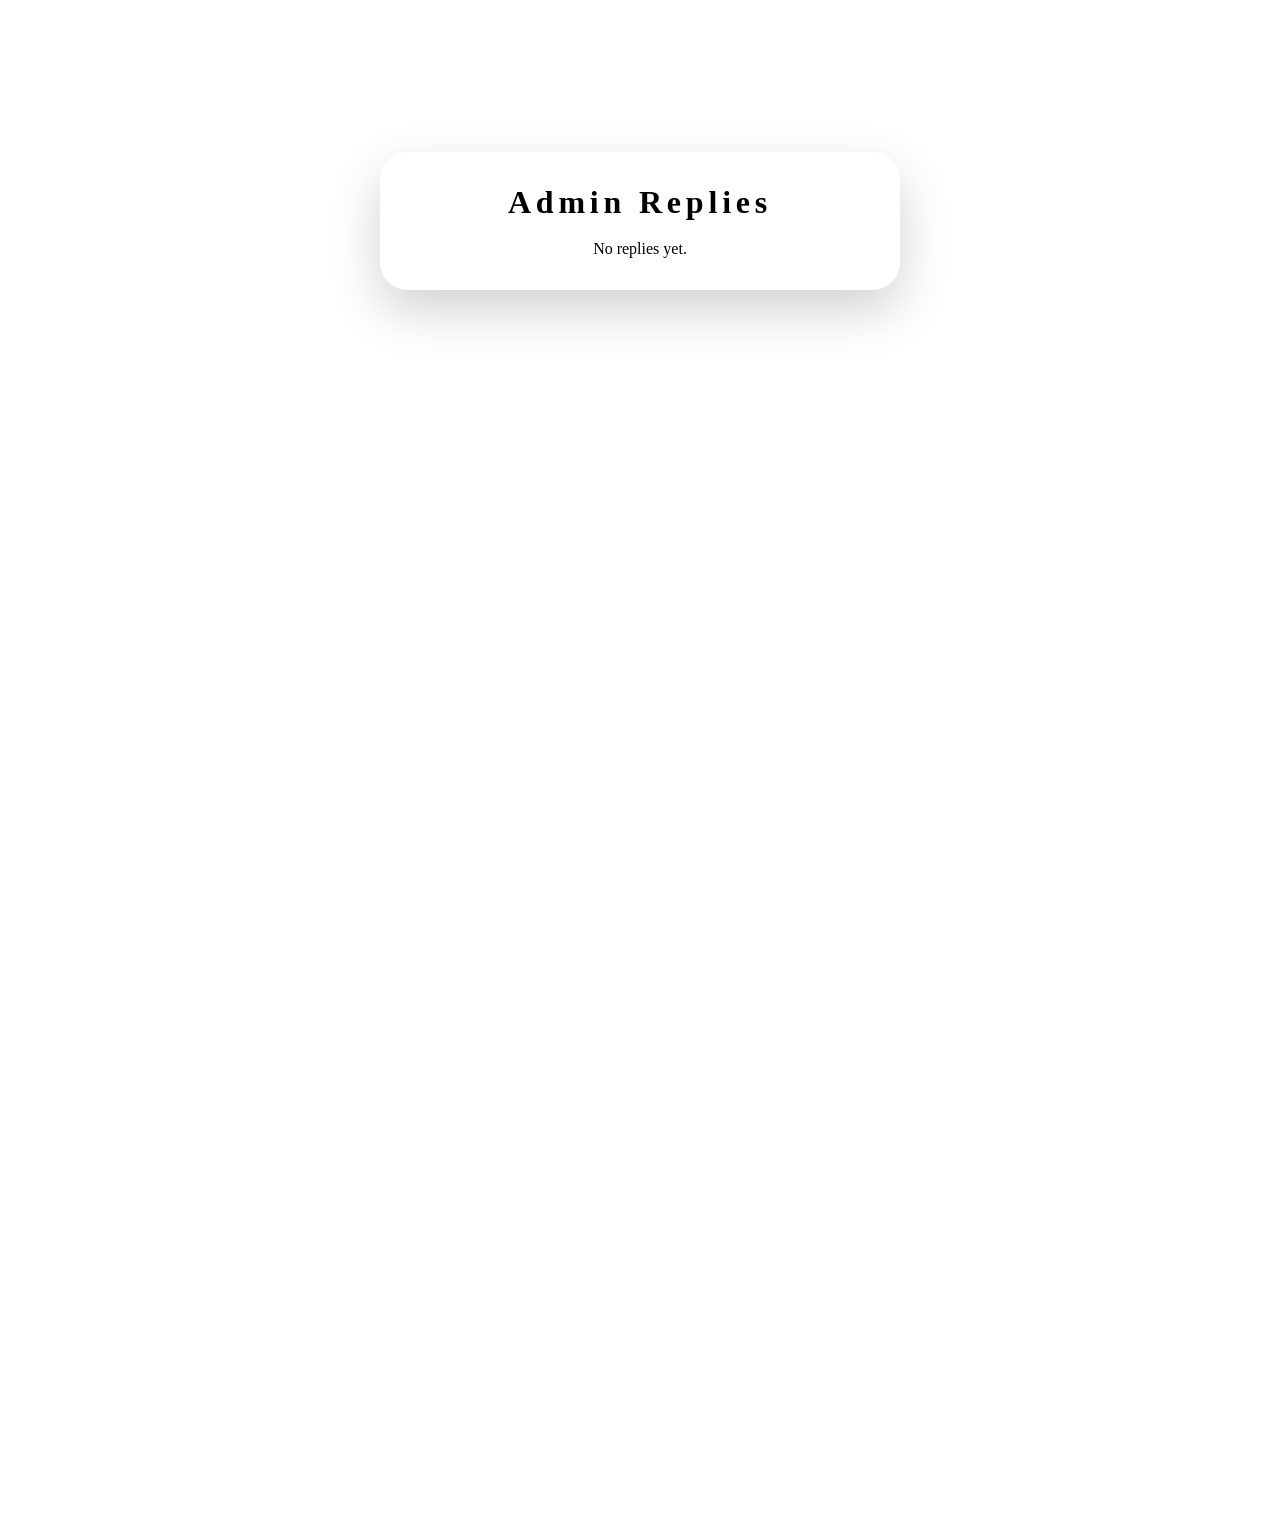
==== admin.html @ b9246a44 "Add files via upload" ====
<!DOCTYPE html>
<html lang="en">
<head>
    <meta charset="UTF-8">
    <meta name="viewport" content="width=device-width, initial-scale=1.0">
    <title>Admin - Replies</title>
    <link rel="stylesheet" href="style.css">
    <style>
        .admin-card {
            width: min(92vw, 520px);
            margin: 5rem auto 3rem;
            padding: 2rem;
            background: rgba(255,255,255,0.96);
            border-radius: 28px;
            box-shadow: 0 20px 50px rgba(0,0,0,0.18);
            text-align: center;
        }
        .admin-card h1 {
            margin-bottom: 1.2rem;
            font-family: 'Georgia', serif;
            font-size: 2rem;
            letter-spacing: 0.15em;
        }
        .admin-list {
            display: grid;
            gap: 1rem;
        }
        .reply-card {
            padding: 1.3rem 1.4rem;
            border-radius: 24px;
            background: rgba(255,255,255,0.92);
            box-shadow: 0 14px 30px rgba(0,0,0,0.12);
            text-align: left;
        }
        .reply-card strong {
            display: block;
            margin-bottom: 0.35rem;
            letter-spacing: 0.14em;
            text-transform: uppercase;
            color: #513233;
        }
        .reply-card div {
            margin-bottom: 0.85rem;
            font-family: 'Georgia', serif;
            color: #382626;
            line-height: 1.6;
        }
    </style>
</head>
<body class="invite-page">
    <div class="invite-container">
        <div class="admin-card">
            <h1>Admin Replies</h1>
            <div id="admin-replies" class="admin-list">
                <p>Loading replies…</p>
            </div>
        </div>
    </div>
    <script src="config.js"></script>
    <script>
        async function loadReplies() {
            const listElement = document.getElementById('admin-replies');
            try {
                let replies = [];
                const hasUrl = typeof GOOGLE_SCRIPT_URL !== 'undefined' && 
                                GOOGLE_SCRIPT_URL && 
                                GOOGLE_SCRIPT_URL !== 'YOUR_GOOGLE_SCRIPT_WEB_APP_URL';

                if (!hasUrl) {
                    console.warn('Google Sheets URL not configured. Loading replies from local storage.');
                    replies = JSON.parse(localStorage.getItem('wedding_replies') || '[]');
                } else {
                    const response = await fetch(GOOGLE_SCRIPT_URL);
                    if (!response.ok) {
                        throw new Error('Failed to load replies');
                    }
                    replies = await response.json();
                }

                if (!Array.isArray(replies) || replies.length === 0) {
                    listElement.innerHTML = '<p>No replies yet.</p>';
                    return;
                }
                listElement.innerHTML = replies.map(reply => `
                    <div class="reply-card">
                        <strong>Name</strong>
                        <div>${reply.name || '—'}</div>
                        <strong>Response</strong>
                        <div>${reply.response || '—'}</div>
                        <strong>Submitted</strong>
                        <div>${reply.submittedAt ? new Date(reply.submittedAt).toLocaleString() : '—'}</div>
                    </div>
                `).join('');
            } catch (error) {
                console.error(error);
                listElement.innerHTML = '<p>Unable to load responses right now.</p>';
            }
        }

        document.addEventListener('DOMContentLoaded', loadReplies);
    </script>
</body>
</html>
---- style.css ----
* {
    margin: 0;
    padding: 0;
    box-sizing: border-box;
}

body {
    font-family: 'Georgia', serif;
    overflow-x: hidden;
    background: #f7f4ec;
    background-image:
        radial-gradient(circle at 20% 15%, rgba(255,255,255,0.92), transparent 12%),
        radial-gradient(circle at 80% 10%, rgba(255,255,255,0.85), transparent 10%),
        radial-gradient(circle at 50% 55%, rgba(255,255,255,0.7), transparent 18%),
        linear-gradient(180deg, rgba(255,255,255,0.8), rgba(245,240,230,0.95) 30%, rgba(240,235,220,0.95) 100%);
    background-blend-mode: overlay, overlay, screen, normal;
}

.container {
    width: 100%;
    min-height: 100vh;
    display: flex;
    align-items: center;
    justify-content: center;
}

/* Envelope wrapper */
.envelope-wrapper {
    width: 100%;
    height: 100vh;
    position: relative;
    background: url('images/2bmapex8m9rmw0cyp3pt8yf3sr_result_0.png') center/cover no-repeat;
    box-shadow: inset 0 0 0 1px rgba(255,255,255,0.15), 0 25px 80px rgba(0,0,0,0.18);
    opacity: 0;
    transition: opacity 0.8s ease;
}

body.bg-loaded .envelope-wrapper {
    opacity: 1;
}

.invitation-text {
    position: absolute;
    top: 10rem;
    left: 50%;
    transform: translateX(-50%);
    text-align: center;
    color: #f7ece6;
    text-shadow: 0 2px 12px rgba(0, 0, 0, 0.45);
    padding: 0 1rem;
}

.invitation-text .subtitle {
    font-family: 'Georgia', serif;
    font-size: 1rem;
    letter-spacing: 0.35em;
    text-transform: uppercase;
    margin-bottom: 0.75rem;
    opacity: 0;
    transform: translateY(12px);
    animation: fadeUp 1.2s ease-out forwards;
    animation-play-state: paused;
}

body.bg-loaded .invitation-text .subtitle {
    animation-play-state: running;
}

.invitation-text h1 {
    font-family: 'Allura', 'Great Vibes', 'Palace Script MT', 'Brush Script MT', cursive;
    font-size: clamp(3.2rem, 6vw, 5.2rem);
    line-height: 0.8;
    margin: 0;
    letter-spacing: 0.04em;
    opacity: 0;
    transform: translateY(20px) scale(0.95);
    text-shadow: 0 2px 14px rgba(0, 0, 0, 0.38);
    font-weight: 400;
    animation: popIn 1.4s ease-out forwards 0.5s, glow 4s ease-in-out infinite 2s;
    animation-fill-mode: forwards;
    animation-play-state: paused;
}

body.bg-loaded .invitation-text h1 {
    animation-play-state: running;
}

/* Centered action below the flower (upgraded animations) */
.center-action {
    position: absolute;
    top: 87%;
    left: 50%;
    transform: translate(-50%, -50%);
    text-align: center;
    color: #f7ece6;
    opacity: 0;
    pointer-events: auto;
    animation: fadeIn 1s cubic-bezier(.2,.8,.2,1) 0.9s forwards;
    will-change: opacity, transform;
    animation-play-state: paused;
}

body.bg-loaded .center-action {
    animation-play-state: running;
}

.center-action-inner {
    display: inline-block;
    padding: 0.6rem 1.2rem;
    border-radius: 8px;
    background: rgba(0,0,0,0.06);
    backdrop-filter: blur(2px);
    transform: translateY(0);
    animation: float 4s cubic-bezier(.25,.8,.25,1) 1.6s infinite;
    transition: transform 280ms cubic-bezier(.2,.8,.2,1), box-shadow 280ms ease;
    position: relative;
    overflow: hidden;
    will-change: transform;
    cursor: pointer;
}

.center-action-inner::after {
    content: "";
    position: absolute;
    top: -40%;
    left: -30%;
    width: 60%;
    height: 180%;
    background: linear-gradient(120deg, rgba(255,255,255,0) 0%, rgba(255,255,255,0.12) 50%, rgba(255,255,255,0) 100%);
    transform: skewX(-20deg) translateX(-100%);
    pointer-events: none;
    filter: blur(6px);
    animation: sheen 3.2s ease-in-out 2s infinite;
    opacity: 0.9;
}

.center-action p {
    margin: 0;
    font-family: 'Georgia', serif;
    font-size: 1.05rem;
    letter-spacing: 0.35em;
    text-transform: uppercase;
    color: #f7ece6;
    text-shadow: 0 1px 4px rgba(0,0,0,0.45);
}

.center-action-inner:hover {
    transform: translateY(-6px) scale(1.03);
    box-shadow: 0 16px 34px rgba(0,0,0,0.45);
}

@keyframes fadeIn {
    from { opacity: 0; transform: translate(-50%, -50%) translateY(12px) scale(0.995); }
    to { opacity: 1; transform: translate(-50%, -50%) translateY(0) scale(1); }
}

@keyframes float {
    0% { transform: translateY(0) translateZ(0); }
    30% { transform: translateY(-4px) translateZ(0); }
    60% { transform: translateY(3px) translateZ(0); }
    100% { transform: translateY(0) translateZ(0); }
}

@keyframes sheen {
    0% { transform: skewX(-20deg) translateX(-120%); opacity: 0; }
    10% { opacity: 0; }
    45% { transform: skewX(-20deg) translateX(120%); opacity: 0.9; }
    100% { transform: skewX(-20deg) translateX(120%); opacity: 0; }
}

@keyframes fadeUp {
    to {
        opacity: 1;
        transform: translateY(0);
    }
}

@keyframes popIn {
    0% {
        opacity: 0;
        transform: translateY(20px) scale(0.95);
    }
    60% {
        opacity: 1;
        transform: translateY(-6px) scale(1.02);
    }
    100% {
        opacity: 1;
        transform: translateY(0) scale(1);
    }
}

@keyframes glow {
    0% {
        text-shadow: 0 2px 12px rgba(0, 0, 0, 0.45), 0 0 10px rgba(255, 255, 255, 0.08);
    }
    50% {
        text-shadow: 0 2px 16px rgba(0, 0, 0, 0.45), 0 0 18px rgba(255, 255, 255, 0.16);
    }
    100% {
        text-shadow: 0 2px 12px rgba(0, 0, 0, 0.45), 0 0 10px rgba(255, 255, 255, 0.08);
    }
}

/* Responsive design */
@media (max-width: 768px) {
    .envelope-wrapper {
        height: 100vh;
        width: 100%;
    }

    /* Make invitation text take more horizontal space on tablets */
    .invitation-text {
        top: 10rem;
        width: 90vw;
        left: 50%;
        transform: translateX(-50%);
        padding: 0 4vw;
    }

    .invitation-text h1 {
        font-size: clamp(3rem, 8.5vw, 5.2rem);
        line-height: 0.95;
    }
}

@media (max-width: 480px) {
    .envelope-wrapper {
        height: 100vh;
        width: 100%;
    }

    /* Full-width centered layout for narrow mobile screens */
    .invitation-text {
        position: absolute;
        top: 22vh;
        left: 50%;
        transform: translateX(-50%);
        width: 96vw;
        padding: 0 2vw;
        text-align: center;
    }

    .invitation-text .subtitle {
        font-size: 0.95rem;
        letter-spacing: 0.3em;
        margin-bottom: 0.5rem;
        transform: translateY(8px);
    }

    .invitation-text h1 {
        font-size: 11.5vw;
        line-height: 1;
        letter-spacing: 0.02em;
        margin: 0;
    }

    .center-action {
        top: 85%;
    }
}

/* Desktop-only overlay: encourage mobile viewing */
.desktop-overlay {
    display: none;
}

.desktop-blocked .container,
.desktop-blocked .invite-container {
    filter: blur(6px) saturate(0.9);
    pointer-events: none;
    user-select: none;
}

.desktop-blocked .reply-modal-overlay {
    display: none !important;
}

.desktop-blocked .desktop-overlay {
    display: flex !important;
    pointer-events: auto;
}

@media (min-width: 769px) {
    .container {
        filter: blur(6px) saturate(0.9);
        pointer-events: none;
        user-select: none;
    }

    .desktop-overlay {
        display: flex;
        position: fixed;
        inset: 0;
        align-items: center;
        justify-content: center;
        background: rgba(4,2,2,0.72);
        z-index: 9999;
        backdrop-filter: blur(2px);
    }

    .desktop-overlay-inner {
        color: #f7ece6;
        font-family: 'Georgia', serif;
        font-size: 1.4rem;
        letter-spacing: 0.25em;
        text-transform: uppercase;
        text-align: center;
        padding: 1.25rem 1.75rem;
        border-radius: 10px;
        background: rgba(0,0,0,0.18);
        box-shadow: 0 18px 50px rgba(0,0,0,0.6);
        transform: translateY(8px) scale(0.995);
        opacity: 0;
        animation: overlayIn 0.9s cubic-bezier(.2,.8,.2,1) 0.2s forwards;
    }

    .desktop-overlay-inner p { margin: 0; }

    @keyframes overlayIn {
        to { transform: translateY(0) scale(1); opacity: 1; }
    }
}

@keyframes pageReveal {
    from { opacity: 0; transform: translateY(18px); }
    to { opacity: 1; transform: translateY(0); }
}

@keyframes containerFade {
    from { opacity: 0; transform: translateY(16px); }
    to { opacity: 1; transform: translateY(0); }
}

@keyframes overlayFade {
    from { opacity: 0; transform: translate(-50%, 18px); }
    to { opacity: 1; transform: translate(-50%, 0); }
}

@keyframes detailFade {
    from { opacity: 0; transform: translateY(8px); }
    to { opacity: 1; transform: translateY(0); }
}

@keyframes titleGlow {
    0%, 100% { text-shadow: 0 1px 4px rgba(0,0,0,0.08); color: #4b2f35; }
    50% { text-shadow: 0 1px 16px rgba(255,255,255,0.32); color: #5e3d42; }
}

@keyframes imageFloat {
    0%, 100% { transform: translateY(0) scale(1); }
    50% { transform: translateY(-10px) scale(1.01); }
}

@keyframes countdownFade {
    from { opacity: 0; transform: translateY(10px); }
    to { opacity: 1; transform: translateY(0); }
}

@keyframes footerFloat {
    0%, 100% { transform: translateY(0); }
    50% { transform: translateY(-6px); }
}

@keyframes captionPulse {
    0%, 100% { transform: translate(-50%, -50%) scale(1); opacity: 1; }
    50% { transform: translate(-50%, -50%) scale(1.03); opacity: 0.92; }
}

/* Invitation destination page styles */
.invite-page {
    min-height: 170vh;
    display: flex;
    align-items: flex-start;
    justify-content: center;
    padding-top: 4.5rem;
    background: url('images/olga-thelavart-vS3idIiYxX0-unsplash.jpg') center/cover no-repeat;
    animation: pageReveal 1.1s ease-out forwards;
}

.invite-container {
    width: min(92vw, 560px);
    padding: 0;
    display: flex;
    flex-direction: column;
    align-items: center;
    justify-content: flex-start;
    background: transparent;
    box-shadow: none;
    border: none;
    border-radius: 0;
    background-image: none;
    opacity: 0;
    animation: containerFade 1s ease-out 0.25s forwards;
    transition: filter 0.4s ease, transform 0.4s ease;
}

.invite-image-wrapper {
    position: relative;
    width: 100%;
    display: flex;
    align-items: center;
    justify-content: center;
}

.invite-copy-overlay {
    position: absolute;
    top: 90%;
    left: 50%;
    transform: translateX(-50%);
    display: flex;
    flex-direction: column;
    align-items: center;
    justify-content: center;
    padding: 0;
    color: #422c30;
    text-align: center;
    max-width: 100%;
    width: auto;
    white-space: nowrap;
    opacity: 0;
    animation: overlayFade 1.2s ease-out 0.5s forwards;
}

.invite-copy-title {
    animation: titleGlow 4s ease-in-out infinite 1.2s;
}

.invite-copy-details p {
    opacity: 0;
    animation: detailFade 1s ease-out 1.4s forwards;
}

.invite-footer-image-wrapper {
    position: relative;
    display: flex;
    justify-content: center;
    margin-top: 1rem;
}

.invite-footer-caption {
    position: absolute;
    top: 75%;
    left: 50%;
    transform: translate(-50%, -50%);
    padding: 0.25rem 0.8rem;
    border-radius: 999px;
    background: rgba(255, 255, 255, 0.06);
    color: #f7ece6;
    font-family: 'Georgia', serif;
    font-size: clamp(0.65rem, 1.6vw, 0.8rem);
    letter-spacing: 0.18em;
    text-transform: uppercase;
    text-align: center;
    z-index: 6;
    white-space: nowrap;
    border: 1px solid rgba(247, 236, 230, 0.25);
    cursor: pointer;
    backdrop-filter: blur(2px);
    transition: transform 0.4s cubic-bezier(0.175, 0.885, 0.32, 1.275), 
                background-color 0.3s ease, 
                border-color 0.3s ease, 
                letter-spacing 0.3s ease, 
                box-shadow 0.3s ease;
}

.invite-footer-caption:hover {
    transform: translate(-50%, -50%) scale(1.08);
    background-color: rgba(255, 255, 255, 0.16);
    border-color: rgba(247, 236, 230, 0.7);
    letter-spacing: 0.22em;
    box-shadow: 0 8px 20px rgba(0, 0, 0, 0.25);
}

.reply-modal-overlay {
    position: fixed;
    inset: 0;
    display: none;
    align-items: flex-end;
    justify-content: center;
    z-index: 9999;
}

.reply-modal-overlay.active {
    display: flex;
    animation: overlayFadeIn 0.35s ease forwards;
}

.reply-modal {
    position: relative;
    width: 100%;
    max-width: 480px;
    max-height: calc(100vh - 60px);
    padding: 2.6rem 1.6rem 2rem;
    border-radius: 28px 28px 0 0;
    background: rgba(255, 255, 255, 0.98);
    box-shadow: 0 -10px 40px rgba(0,0,0,0.15);
    text-align: center;
    color: #2f1e20;
    overflow-y: auto;
    scrollbar-width: thin;
    transform: translateY(100%);
}

.reply-modal::before {
    content: "";
    position: absolute;
    top: 10px;
    left: 50%;
    transform: translateX(-50%);
    width: 44px;
    height: 5px;
    background: rgba(78, 23, 27, 0.15);
    border-radius: 999px;
}

.reply-modal-overlay.active .reply-modal {
    animation: slideUpSheet 0.35s cubic-bezier(0.16, 1, 0.3, 1) forwards;
}

@keyframes overlayFadeIn {
    from {
        background: rgba(0, 0, 0, 0);
        backdrop-filter: blur(0px);
    }
    to {
        background: rgba(0, 0, 0, 0.45);
        backdrop-filter: blur(4px);
    }
}

@keyframes slideUpSheet {
    from {
        transform: translateY(100%);
    }
    to {
        transform: translateY(0);
    }
}

.reply-modal::-webkit-scrollbar {
    width: 8px;
}

.reply-modal::-webkit-scrollbar-thumb {
    background: rgba(78, 23, 27, 0.25);
    border-radius: 999px;
}

.reply-modal h2 {
    margin: 0 0 0.75rem;
    font-family: 'Georgia', serif;
    font-size: 1.2rem;
    letter-spacing: 0.14em;
    text-transform: uppercase;
}

.reply-modal p {
    margin: 0 0 1.2rem;
    font-family: 'Georgia', serif;
    font-size: 0.94rem;
    line-height: 1.5;
    color: rgba(47, 30, 33, 0.88);
}

.reply-success-message {
    margin: 0 0 1rem;
    padding: 1rem 1rem;
    border-radius: 18px;
    background: rgba(78, 23, 27, 0.08);
    color: #412a2c;
    font-family: 'Georgia', serif;
    font-size: 0.95rem;
    letter-spacing: 0.08em;
    text-transform: uppercase;
    text-align: center;
}

.reply-field-label {
    display: block;
    margin-bottom: 0.75rem;
    font-family: 'Georgia', serif;
    font-size: 0.8rem;
    letter-spacing: 0.24em;
    text-transform: uppercase;
    color: rgba(47, 30, 33, 0.8);
    text-align: left;
}

.reply-input,
.reply-textarea {
    width: 100%;
    border: 1px solid rgba(78, 23, 27, 0.24);
    border-radius: 18px;
    padding: 0.85rem 1rem;
    margin-top: 0.4rem;
    font-family: 'Georgia', serif;
    font-size: 0.9rem;
    color: #2f1e20;
    background: rgba(255, 255, 255, 0.96);
    resize: vertical;
}
.reply-toggle-container {
    display: flex;
    flex-direction: column;
    align-items: center;
    margin: 1.5rem 0;
    padding: 1.2rem;
    border-radius: 20px;
    background: rgba(78, 23, 27, 0.04);
    border: 1px dashed rgba(78, 23, 27, 0.15);
}

.toggle-title {
    font-family: 'Georgia', serif;
    font-size: 0.85rem;
    letter-spacing: 0.2em;
    text-transform: uppercase;
    color: rgba(47, 30, 33, 0.85);
    margin-bottom: 0.8rem;
}

.attendance-switch {
    position: relative;
    display: inline-block;
    width: 68px;
    height: 38px;
    margin-bottom: 0.6rem;
}

.attendance-switch input {
    opacity: 0;
    width: 0;
    height: 0;
}

.attendance-slider {
    position: absolute;
    cursor: pointer;
    inset: 0;
    background-color: #d1c3be;
    transition: .4s cubic-bezier(0.16, 1, 0.3, 1);
    border-radius: 34px;
    border: 1px solid rgba(78, 23, 27, 0.1);
}

.attendance-slider:before {
    position: absolute;
    content: "";
    height: 30px;
    width: 30px;
    left: 3px;
    bottom: 3px;
    background-color: white;
    transition: .4s cubic-bezier(0.16, 1, 0.3, 1);
    border-radius: 50%;
    box-shadow: 0 4px 10px rgba(78, 23, 27, 0.15);
}

.attendance-switch input:checked + .attendance-slider {
    background-color: #4e1721;
}

.attendance-switch input:checked + .attendance-slider:before {
    transform: translateX(30px);
}

.attendance-label {
    font-family: 'Georgia', serif;
    font-size: 0.95rem;
    font-weight: 500;
    color: #4e1721;
    transition: color 0.3s ease;
}

.attendance-label.not-attending {
    color: #8c7373;
}

.reply-modal-close,
.reply-modal-action {
    border: none;
    cursor: pointer;
    font-family: 'Georgia', serif;
}

.reply-modal-close {
    position: absolute;
    top: 1.1rem;
    right: 1.1rem;
    width: 2rem;
    height: 2rem;
    border-radius: 50%;
    background: rgba(78, 23, 27, 0.96);
    color: #f7ece6;
    font-size: 1.1rem;
    display: flex;
    align-items: center;
    justify-content: center;
}

.reply-modal-action {
    padding: 0.9rem 1.3rem;
    border-radius: 999px;
    background: #4e1721;
    color: #f7ece6;
    letter-spacing: 0.18em;
    text-transform: uppercase;
    box-shadow: 0 10px 22px rgba(78, 23, 27, 0.18);
}

body.modal-open .invite-container {
    filter: blur(5px) brightness(0.92);
    pointer-events: none;
}

body.modal-open .reply-modal-overlay {
    pointer-events: auto;
}

.invite-copy-label {
    margin: 0;
    font-family: 'Georgia', serif;
    font-size: 0.95rem;
    letter-spacing: 0.4em;
    text-transform: uppercase;
    color: rgba(55, 30, 35, 0.82);
}

.invite-copy-title {
    margin: 0;
    margin-top: 1.5rem;
    font-family: 'Allura', 'Great Vibes', 'Palace Script MT', cursive;
    font-size: clamp(3.6rem, 8vw, 5rem);
    line-height: 0.96;
    color: #4b2f35;
    text-align: center;
    letter-spacing: 0.015em;
    text-shadow: 0 1px 4px rgba(0, 0, 0, 0.08);
}

.invite-copy-details {
    display: flex;
    flex-direction: column;
    align-items: center;
    gap: 0.35rem;
    margin-top: 1rem;
}

.invite-copy-details p {
    margin: 0;
    font-family: 'Georgia', serif;
    font-size: 0.95rem;
    line-height: 1.5;
    color: rgba(55, 30, 35, 0.92);
    letter-spacing: 0.1em;
    text-transform: none;
}

.invite-countdown {
    display: flex;
    align-items: flex-start;
    justify-content: center;
    margin-top: 0.9rem;
    width: min(92%, 520px);
    gap: 0.8rem;
}

.countdown-item {
    display: flex;
    flex-direction: column;
    align-items: center;
    gap: 0.2rem;
    flex: none;
    min-width: 52px;
    opacity: 0;
    transform: translateY(12px) scale(0.96);
    animation: countdownItemFade 0.8s cubic-bezier(0.34, 1.56, 0.64, 1) forwards;
    transition: transform 0.3s cubic-bezier(0.16, 1, 0.3, 1);
}

.countdown-item:hover {
    transform: scale(1.08) translateY(-4px);
}

.countdown-item:nth-child(1) { animation-delay: 1.0s; }
.countdown-item:nth-child(2) { animation-delay: 1.1s; }
.countdown-item:nth-child(3) { animation-delay: 1.2s; }
.countdown-item:nth-child(4) { animation-delay: 1.3s; }

@keyframes countdownItemFade {
    to {
        opacity: 1;
        transform: translateY(0) scale(1);
    }
}

.countdown-number {
    position: relative;
    font-family: 'Georgia', serif;
    font-size: clamp(2.1rem, 6vw, 2.6rem);
    letter-spacing: 0.26em;
    color: #3f292d;
    line-height: 1;
}

.countdown-label {
    font-family: 'Georgia', serif;
    font-size: 0.58rem;
    letter-spacing: 0.64em;
    text-transform: uppercase;
    color: rgba(55, 30, 35, 0.72);
}

.countdown-item:not(:last-child) .countdown-number::after {
    content: ':';
    position: absolute;
    right: -1.5rem;
    top: 0.4rem;
    font-size: 1.5rem;
    color: #4b2f35;
}

.invite-image-wrapper {
    position: relative;
    width: 100%;
    display: flex;
    align-items: center;
    justify-content: center;
}

.invite-image-caption {
    position: absolute;
    top: 42%;
    left: 50%;
    transform: translate(-50%, -50%);
    padding: 0.5rem 1.2rem;
    border-radius: 999px;
    background: rgba(80, 28, 33, 0.9);
    color: #f5ece4;
    font-family: 'Georgia', serif;
    font-size: 1rem;
    letter-spacing: 0.24em;
    text-transform: uppercase;
    text-align: center;
    pointer-events: none;
    white-space: nowrap;
}

.invite-image {
    width: min(98vw, 720px);
    max-width: 100%;
    display: block;
    margin: 0 auto;
    filter: drop-shadow(0 24px 56px rgba(0,0,0,0.32));
    animation: imageFloat 12s ease-in-out infinite;
}
.invite-map-card {
    width: min(92vw, 430px);
    border-radius: 35px;
    background: rgba(78, 23, 27, 0.96);
    box-shadow: 0 20px 50px rgba(0,0,0,0.2);
    padding: 0.9rem;
    margin-top: 1rem;
    display: flex;
    justify-content: center;
}

.invite-map-embed-wrapper {
    display: flex;
    justify-content: center;
    width: 100%;
    padding: 0 0.25rem;
}

.invite-map-embed {
    width: 100%;
    max-width: 100%;
    height: 260px;
    border: none;
    border-radius: 22px;
}

.invite-footer-image-wrapper {
    display: flex;
    justify-content: center;
    margin-top: 1rem;
    animation: footerFloat 5.5s ease-in-out infinite 1s;
}

.invite-footer-caption {
    animation: captionPulse 3.5s ease-in-out infinite;
}

.invite-footer-image {
    width: min(95vw, 420px);
    max-width: 100%;
    display: block;
    margin: 0 auto;
    border-radius: 16px;
    overflow: hidden;
}

@media (max-width: 769px) {
    .invite-page {
        min-height: 150vh;
        padding-top: 2rem;
    }

    .invite-copy-overlay {
        top: 80%;
        max-width: 92vw;
        width: 100%;
        padding: 0 1rem;
        white-space: normal;
    }

    .invite-copy-title {
        font-size: clamp(2.8rem, 9vw, 4.5rem);
    }

    .invite-copy-details p {
        font-size: 0.92rem;
    }

    .invite-countdown {
        flex-wrap: wrap;
        gap: 0.6rem;
        width: 100%;
    }

    .countdown-item {
        min-width: 48px;
    }

    .countdown-item:not(:last-child) .countdown-number::after {
        right: -1rem;
    }

    .invite-map-embed {
        height: 220px;
    }
}

@media (max-width: 520px) {
    .invite-copy-overlay {
        top: 82%;
    }

    .invite-footer-caption {
        font-size: 0.68rem;
    }
}

@media (max-width: 380px) {
    .invite-page {
        min-height: 190vh;
        padding-top: 2rem;
    }
    
    .invite-copy-overlay {
        top: 82%;
    }

    .invite-footer-caption {
        font-size: 0.68rem;
    }
}

/* Splash Screen Styling */
.splash-screen {
    position: fixed;
    inset: 0;
    background: #4e1721;
    display: flex;
    align-items: center;
    justify-content: center;
    z-index: 10000;
    opacity: 1;
    transition: opacity 0.8s cubic-bezier(0.16, 1, 0.3, 1), visibility 0.8s;
}

body.bg-loaded .splash-screen {
    opacity: 0;
    visibility: hidden;
    pointer-events: none;
}

.splash-content {
    text-align: center;
    color: #f7ece6;
}

.splash-crest {
    font-family: 'Allura', 'Great Vibes', 'Palace Script MT', cursive;
    font-size: clamp(4rem, 15vw, 6.5rem);
    font-weight: 400;
    line-height: 1;
    margin-bottom: 0.5rem;
    color: #dfba81;
    text-shadow: 0 0 20px rgba(223, 186, 129, 0.35);
    opacity: 0;
    transform: scale(0.9) translateY(10px);
    animation: splashFadeIn 1.2s cubic-bezier(0.16, 1, 0.3, 1) 0.2s forwards,
               splashCrestGlow 3s ease-in-out infinite 1.4s;
}

.splash-subtitle {
    font-family: 'Georgia', serif;
    font-size: 0.85rem;
    letter-spacing: 0.4em;
    text-transform: uppercase;
    color: #f7ece6;
    opacity: 0;
    margin-top: 0.5rem;
    transform: translateY(8px);
    animation: splashSubtitleIn 1.2s ease-out 0.5s forwards;
}

.splash-loader {
    width: 120px;
    height: 2px;
    background: rgba(247, 236, 230, 0.15);
    margin: 2rem auto 0;
    border-radius: 999px;
    overflow: hidden;
    position: relative;
}

.splash-loader-progress {
    width: 0%;
    height: 100%;
    background: #dfba81;
    box-shadow: 0 0 8px #dfba81;
    animation: loadProgress 2s cubic-bezier(0.22, 1, 0.36, 1) forwards;
}

@keyframes splashFadeIn {
    to {
        opacity: 1;
        transform: scale(1) translateY(0);
    }
}

@keyframes splashSubtitleIn {
    to {
        opacity: 0.8;
        transform: translateY(0);
    }
}

@keyframes splashCrestGlow {
    0%, 100% { text-shadow: 0 0 20px rgba(223, 186, 129, 0.35); }
    50% { text-shadow: 0 0 35px rgba(223, 186, 129, 0.65); }
}

@keyframes loadProgress {
    0% { width: 0%; }
    40% { width: 35%; }
    70% { width: 75%; }
    100% { width: 100%; }
}
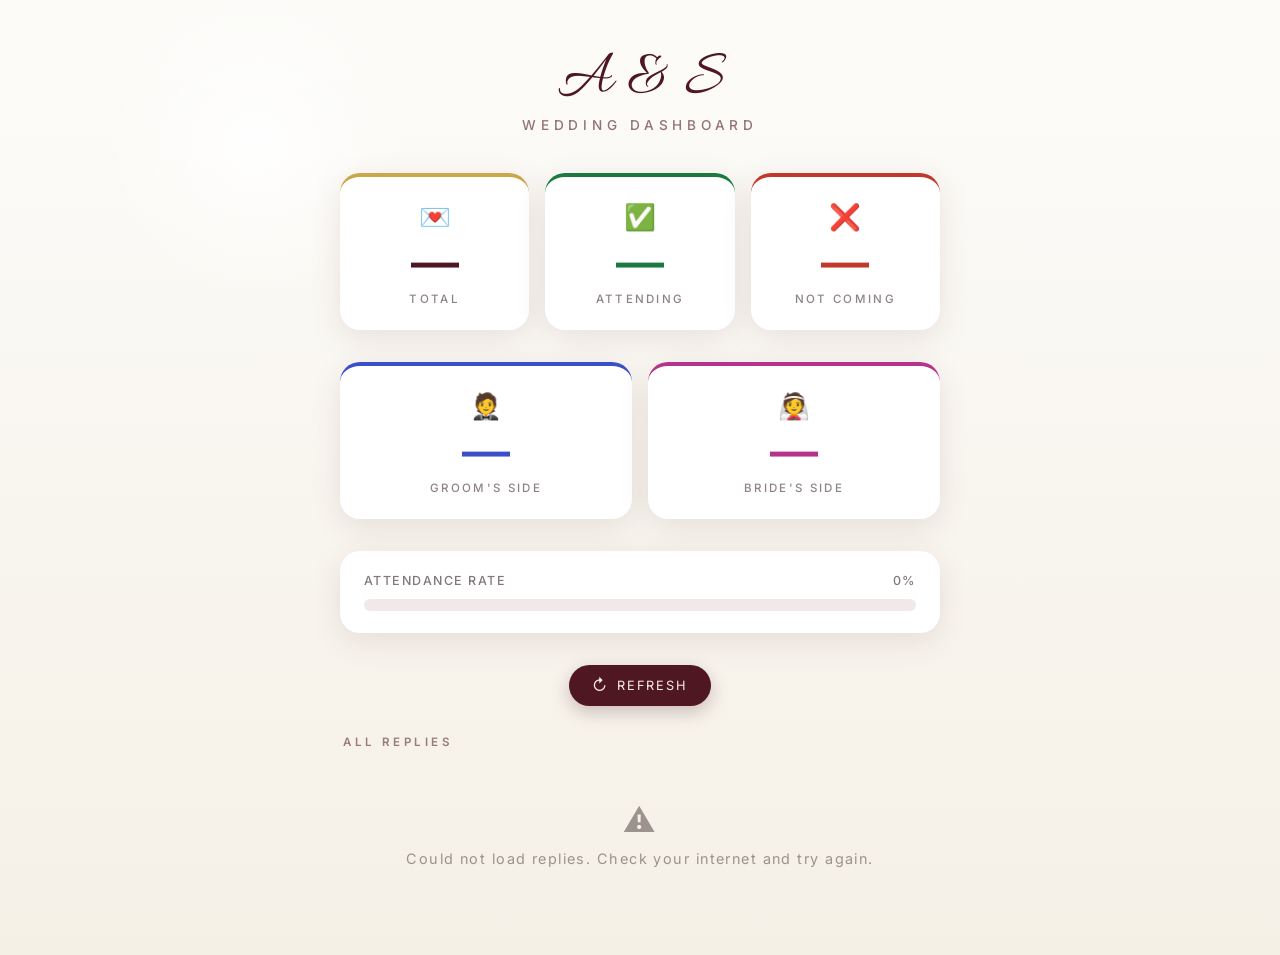
==== commit 1386657a: "update" ====
--- a/admin.html
+++ b/admin.html
@@ -1,103 +1,531 @@
-<!DOCTYPE html>
-<html lang="en">
-<head>
-    <meta charset="UTF-8">
-    <meta name="viewport" content="width=device-width, initial-scale=1.0">
-    <title>Admin - Replies</title>
-    <link rel="stylesheet" href="style.css">
-    <style>
-        .admin-card {
-            width: min(92vw, 520px);
-            margin: 5rem auto 3rem;
-            padding: 2rem;
-            background: rgba(255,255,255,0.96);
-            border-radius: 28px;
-            box-shadow: 0 20px 50px rgba(0,0,0,0.18);
-            text-align: center;
-        }
-        .admin-card h1 {
-            margin-bottom: 1.2rem;
-            font-family: 'Georgia', serif;
-            font-size: 2rem;
-            letter-spacing: 0.15em;
-        }
-        .admin-list {
-            display: grid;
-            gap: 1rem;
-        }
-        .reply-card {
-            padding: 1.3rem 1.4rem;
-            border-radius: 24px;
-            background: rgba(255,255,255,0.92);
-            box-shadow: 0 14px 30px rgba(0,0,0,0.12);
-            text-align: left;
-        }
-        .reply-card strong {
-            display: block;
-            margin-bottom: 0.35rem;
-            letter-spacing: 0.14em;
-            text-transform: uppercase;
-            color: #513233;
-        }
-        .reply-card div {
-            margin-bottom: 0.85rem;
-            font-family: 'Georgia', serif;
-            color: #382626;
-            line-height: 1.6;
-        }
-    </style>
-</head>
-<body class="invite-page">
-    <div class="invite-container">
-        <div class="admin-card">
-            <h1>Admin Replies</h1>
-            <div id="admin-replies" class="admin-list">
-                <p>Loading replies…</p>
-            </div>
-        </div>
-    </div>
-    <script src="config.js"></script>
-    <script>
-        async function loadReplies() {
-            const listElement = document.getElementById('admin-replies');
-            try {
-                let replies = [];
-                const hasUrl = typeof GOOGLE_SCRIPT_URL !== 'undefined' && 
-                                GOOGLE_SCRIPT_URL && 
-                                GOOGLE_SCRIPT_URL !== 'YOUR_GOOGLE_SCRIPT_WEB_APP_URL';
-
-                if (!hasUrl) {
-                    console.warn('Google Sheets URL not configured. Loading replies from local storage.');
-                    replies = JSON.parse(localStorage.getItem('wedding_replies') || '[]');
-                } else {
-                    const response = await fetch(GOOGLE_SCRIPT_URL);
-                    if (!response.ok) {
-                        throw new Error('Failed to load replies');
-                    }
-                    replies = await response.json();
-                }
-
-                if (!Array.isArray(replies) || replies.length === 0) {
-                    listElement.innerHTML = '<p>No replies yet.</p>';
-                    return;
-                }
-                listElement.innerHTML = replies.map(reply => `
-                    <div class="reply-card">
-                        <strong>Name</strong>
-                        <div>${reply.name || '—'}</div>
-                        <strong>Response</strong>
-                        <div>${reply.response || '—'}</div>
-                        <strong>Submitted</strong>
-                        <div>${reply.submittedAt ? new Date(reply.submittedAt).toLocaleString() : '—'}</div>
-                    </div>
-                `).join('');
-            } catch (error) {
-                console.error(error);
-                listElement.innerHTML = '<p>Unable to load responses right now.</p>';
-            }
-        }
-
-        document.addEventListener('DOMContentLoaded', loadReplies);
-    </script>
-</body>
-</html>
+<!DOCTYPE html>
+<html lang="en">
+<head>
+    <meta charset="UTF-8">
+    <meta name="viewport" content="width=device-width, initial-scale=1.0">
+    <meta name="theme-color" content="#4e1721">
+    <title>Admin — Ahmed &amp; Salma</title>
+    <link rel="preconnect" href="https://fonts.googleapis.com">
+    <link rel="preconnect" href="https://fonts.gstatic.com" crossorigin>
+    <link rel="stylesheet" href="https://fonts.googleapis.com/css2?family=Allura&family=Inter:wght@400;500;600&display=swap">
+    <style>
+        *, *::before, *::after {
+            margin: 0; padding: 0;
+            box-sizing: border-box;
+            -webkit-font-smoothing: antialiased;
+        }
+
+        :root {
+            --maroon:   #4e1721;
+            --maroon-l: #7a2c38;
+            --gold:     #c9a84c;
+            --cream:    #f7f4ec;
+            --yes-bg:   #eaf7ef;
+            --yes-clr:  #1a7a42;
+            --no-bg:    #fdecea;
+            --no-clr:   #c0392b;
+            --groom-bg: #eef2ff;
+            --groom-clr:#3b4fc8;
+            --bride-bg: #fdf0f8;
+            --bride-clr:#b5338a;
+            --card-bg:  #fff;
+            --shadow:   0 8px 32px rgba(78,23,33,0.10);
+        }
+
+        body {
+            font-family: 'Inter', 'Georgia', serif;
+            background: var(--cream);
+            background-image:
+                radial-gradient(circle at 20% 15%, rgba(255,255,255,0.9), transparent 12%),
+                linear-gradient(180deg, rgba(255,255,255,0.7), rgba(245,240,230,0.95) 100%);
+            min-height: 100vh;
+            padding: clamp(1.5rem, 5vw, 3rem) clamp(1rem, 4vw, 2rem);
+            color: #2f1e20;
+        }
+
+        /* ── Header ─────────────────────────────────────── */
+        .admin-header {
+            text-align: center;
+            margin-bottom: clamp(1.5rem, 4vw, 2.5rem);
+        }
+
+        .admin-header .crest {
+            font-family: 'Allura', cursive;
+            font-size: clamp(2.8rem, 10vw, 4rem);
+            color: var(--maroon);
+            line-height: 1;
+            margin-bottom: 0.3rem;
+        }
+
+        .admin-header h1 {
+            font-family: 'Inter', sans-serif;
+            font-size: clamp(0.7rem, 2.5vw, 0.85rem);
+            letter-spacing: 0.35em;
+            text-transform: uppercase;
+            color: rgba(78,23,33,0.6);
+            font-weight: 500;
+        }
+
+        /* ── Stat Cards ──────────────────────────────────── */
+        .stats-grid {
+            display: grid;
+            grid-template-columns: repeat(3, 1fr);
+            gap: clamp(0.6rem, 2vw, 1rem);
+            max-width: 600px;
+            margin: 0 auto clamp(1.5rem, 4vw, 2rem);
+        }
+
+        .stats-grid-sides {
+            display: grid;
+            grid-template-columns: repeat(2, 1fr);
+            gap: clamp(0.6rem, 2vw, 1rem);
+            max-width: 600px;
+            margin: 0 auto clamp(1.5rem, 4vw, 2rem);
+        }
+
+        .stat-card {
+            background: var(--card-bg);
+            border-radius: 20px;
+            padding: clamp(1rem, 3vw, 1.5rem) clamp(0.75rem, 2vw, 1rem);
+            text-align: center;
+            box-shadow: var(--shadow);
+            border-top: 4px solid transparent;
+            transition: transform 0.25s ease, box-shadow 0.25s ease;
+        }
+
+        .stat-card:hover {
+            transform: translateY(-4px);
+            box-shadow: 0 16px 40px rgba(78,23,33,0.15);
+        }
+
+        .stat-card.total  { border-color: var(--gold); }
+        .stat-card.yes    { border-color: var(--yes-clr); }
+        .stat-card.no     { border-color: var(--no-clr); }
+        .stat-card.groom  { border-color: var(--groom-clr); }
+        .stat-card.bride  { border-color: var(--bride-clr); }
+
+        .stat-number {
+            font-family: 'Inter', sans-serif;
+            font-size: clamp(2rem, 8vw, 3rem);
+            font-weight: 600;
+            line-height: 1;
+            margin-bottom: 0.35rem;
+        }
+
+        .stat-card.total  .stat-number { color: var(--maroon); }
+        .stat-card.yes    .stat-number { color: var(--yes-clr); }
+        .stat-card.no     .stat-number { color: var(--no-clr); }
+        .stat-card.groom  .stat-number { color: var(--groom-clr); }
+        .stat-card.bride  .stat-number { color: var(--bride-clr); }
+
+        .stat-label {
+            font-size: clamp(0.6rem, 2vw, 0.72rem);
+            letter-spacing: 0.2em;
+            text-transform: uppercase;
+            color: rgba(47,30,32,0.55);
+            font-weight: 500;
+        }
+
+        .stat-icon {
+            font-size: clamp(1.2rem, 4vw, 1.6rem);
+            margin-bottom: 0.4rem;
+            display: block;
+        }
+
+        /* ── Progress Bar ────────────────────────────────── */
+        .progress-card {
+            max-width: 600px;
+            margin: 0 auto clamp(1.5rem, 4vw, 2rem);
+            background: var(--card-bg);
+            border-radius: 20px;
+            padding: clamp(1rem, 3vw, 1.4rem) clamp(1rem, 3vw, 1.5rem);
+            box-shadow: var(--shadow);
+        }
+
+        .progress-label {
+            display: flex;
+            justify-content: space-between;
+            font-size: 0.78rem;
+            letter-spacing: 0.12em;
+            text-transform: uppercase;
+            color: rgba(47,30,32,0.6);
+            margin-bottom: 0.65rem;
+            font-weight: 500;
+        }
+
+        .progress-bar-track {
+            height: 12px;
+            border-radius: 999px;
+            background: #f0e8e9;
+            overflow: hidden;
+        }
+
+        .progress-bar-fill {
+            height: 100%;
+            border-radius: 999px;
+            background: linear-gradient(90deg, var(--yes-clr), #27ae60);
+            width: 0%;
+            transition: width 1s cubic-bezier(0.34, 1.56, 0.64, 1);
+        }
+
+        /* ── Refresh Button ──────────────────────────────── */
+        .controls {
+            display: flex;
+            justify-content: center;
+            gap: 0.75rem;
+            max-width: 600px;
+            margin: 0 auto clamp(1.2rem, 3vw, 1.8rem);
+        }
+
+        .btn-refresh {
+            display: inline-flex;
+            align-items: center;
+            gap: 0.5rem;
+            padding: 0.65rem 1.4rem;
+            border-radius: 999px;
+            border: none;
+            background: var(--maroon);
+            color: #f7ece6;
+            font-family: 'Inter', sans-serif;
+            font-size: 0.8rem;
+            letter-spacing: 0.15em;
+            text-transform: uppercase;
+            cursor: pointer;
+            box-shadow: 0 6px 18px rgba(78,23,33,0.25);
+            transition: transform 0.2s ease, box-shadow 0.2s ease, background 0.2s ease;
+        }
+
+        .btn-refresh:hover {
+            transform: translateY(-2px);
+            box-shadow: 0 10px 24px rgba(78,23,33,0.3);
+            background: var(--maroon-l);
+        }
+
+        .btn-refresh:active { transform: translateY(0); }
+
+        .btn-refresh.spinning .refresh-icon { animation: spin 0.7s linear infinite; }
+
+        @keyframes spin { to { transform: rotate(360deg); } }
+
+        .refresh-icon { display: inline-block; font-size: 1rem; }
+
+        /* ── Last updated ────────────────────────────────── */
+        .last-updated {
+            text-align: center;
+            font-size: 0.72rem;
+            letter-spacing: 0.1em;
+            color: rgba(47,30,32,0.4);
+            margin-bottom: clamp(1.2rem, 3vw, 1.8rem);
+        }
+
+        /* ── Replies List ────────────────────────────────── */
+        .section-title {
+            max-width: 600px;
+            margin: 0 auto 0.8rem;
+            font-size: 0.72rem;
+            letter-spacing: 0.3em;
+            text-transform: uppercase;
+            color: rgba(78,23,33,0.55);
+            font-weight: 600;
+            padding-left: 0.2rem;
+        }
+
+        .admin-list {
+            display: grid;
+            gap: 0.75rem;
+            max-width: 600px;
+            margin: 0 auto;
+        }
+
+        .reply-card {
+            background: var(--card-bg);
+            border-radius: 18px;
+            padding: 1rem 1.2rem;
+            box-shadow: var(--shadow);
+            display: grid;
+            grid-template-columns: 1fr auto;
+            align-items: center;
+            gap: 0.5rem;
+            border-left: 5px solid transparent;
+            transition: transform 0.2s ease;
+            opacity: 0;
+            transform: translateY(10px);
+            animation: cardIn 0.4s ease forwards;
+        }
+
+        .reply-card:hover { transform: translateY(-2px); }
+
+        .reply-card.attending     { border-color: var(--yes-clr); }
+        .reply-card.not-attending { border-color: var(--no-clr);  }
+
+        @keyframes cardIn {
+            to { opacity: 1; transform: translateY(0); }
+        }
+
+        .reply-name {
+            font-weight: 600;
+            font-size: 0.95rem;
+            color: #2f1e20;
+            letter-spacing: 0.02em;
+        }
+
+        .reply-time {
+            font-size: 0.72rem;
+            color: rgba(47,30,32,0.45);
+            margin-top: 0.2rem;
+            letter-spacing: 0.05em;
+        }
+
+        .reply-badge {
+            padding: 0.28rem 0.75rem;
+            border-radius: 999px;
+            font-size: 0.7rem;
+            font-weight: 600;
+            letter-spacing: 0.12em;
+            text-transform: uppercase;
+            white-space: nowrap;
+        }
+
+        .badge-yes {
+            background: var(--yes-bg);
+            color: var(--yes-clr);
+        }
+
+        .badge-no {
+            background: var(--no-bg);
+            color: var(--no-clr);
+        }
+
+        .badge-groom {
+            background: var(--groom-bg);
+            color: var(--groom-clr);
+        }
+
+        .badge-bride {
+            background: var(--bride-bg);
+            color: var(--bride-clr);
+        }
+
+        .reply-card-badges {
+            display: flex;
+            flex-direction: column;
+            align-items: flex-end;
+            gap: 0.35rem;
+        }
+
+        /* ── Empty / Error states ────────────────────────── */
+        .state-msg {
+            text-align: center;
+            padding: 2.5rem 1rem;
+            color: rgba(47,30,32,0.45);
+            font-size: 0.9rem;
+            letter-spacing: 0.1em;
+        }
+
+        .state-msg .emoji { font-size: 2rem; display: block; margin-bottom: 0.6rem; }
+    </style>
+</head>
+<body>
+
+    <!-- Header -->
+    <div class="admin-header">
+        <div class="crest">A &amp; S</div>
+        <h1>Wedding Dashboard</h1>
+    </div>
+
+    <!-- Stat counters -->
+    <div class="stats-grid">
+        <div class="stat-card total">
+            <span class="stat-icon">💌</span>
+            <div class="stat-number" id="count-total">—</div>
+            <div class="stat-label">Total</div>
+        </div>
+        <div class="stat-card yes">
+            <span class="stat-icon">✅</span>
+            <div class="stat-number" id="count-yes">—</div>
+            <div class="stat-label">Attending</div>
+        </div>
+        <div class="stat-card no">
+            <span class="stat-icon">❌</span>
+            <div class="stat-number" id="count-no">—</div>
+            <div class="stat-label">Not Coming</div>
+        </div>
+    </div>
+
+    <!-- Side counters -->
+    <div class="stats-grid-sides">
+        <div class="stat-card groom">
+            <span class="stat-icon">🤵</span>
+            <div class="stat-number" id="count-groom">—</div>
+            <div class="stat-label">Groom's Side</div>
+        </div>
+        <div class="stat-card bride">
+            <span class="stat-icon">👰</span>
+            <div class="stat-number" id="count-bride">—</div>
+            <div class="stat-label">Bride's Side</div>
+        </div>
+    </div>
+
+    <!-- Progress bar -->
+    <div class="progress-card">
+        <div class="progress-label">
+            <span>Attendance Rate</span>
+            <span id="progress-pct">0%</span>
+        </div>
+        <div class="progress-bar-track">
+            <div class="progress-bar-fill" id="progress-bar"></div>
+        </div>
+    </div>
+
+    <!-- Controls -->
+    <div class="controls">
+        <button class="btn-refresh" id="btn-refresh" onclick="loadReplies()">
+            <span class="refresh-icon" id="refresh-icon">↻</span>
+            Refresh
+        </button>
+    </div>
+
+    <div class="last-updated" id="last-updated"></div>
+
+    <!-- Replies list -->
+    <div class="section-title">All Replies</div>
+    <div id="admin-replies" class="admin-list">
+        <div class="state-msg"><span class="emoji">⏳</span>Loading replies…</div>
+    </div>
+
+    <script src="config.js" defer></script>
+    <script>
+        const $ = id => document.getElementById(id);
+
+        function isAttending(response) {
+            return (response || '').toLowerCase().includes('yes');
+        }
+
+        function formatTime(iso) {
+            if (!iso) return '—';
+            try {
+                return new Date(iso).toLocaleString('en-GB', {
+                    day: 'numeric', month: 'short', year: 'numeric',
+                    hour: '2-digit', minute: '2-digit'
+                });
+            } catch { return iso; }
+        }
+
+        function animateNumber(el, target) {
+            const duration = 800;
+            const start = performance.now();
+            const from = parseInt(el.textContent) || 0;
+            function step(now) {
+                const p = Math.min((now - start) / duration, 1);
+                const eased = 1 - Math.pow(1 - p, 3); // ease-out-cubic
+                el.textContent = Math.round(from + (target - from) * eased);
+                if (p < 1) requestAnimationFrame(step);
+            }
+            requestAnimationFrame(step);
+        }
+
+        function updateStats(replies) {
+            const total = replies.length;
+            const yes   = replies.filter(r => isAttending(r.response)).length;
+            const no    = total - yes;
+            const pct   = total > 0 ? Math.round((yes / total) * 100) : 0;
+
+            const groomCount = replies.filter(r =>
+                (r.side || '').toLowerCase().includes('groom')
+            ).length;
+            const brideCount = replies.filter(r =>
+                (r.side || '').toLowerCase().includes('bride')
+            ).length;
+
+            animateNumber($('count-total'), total);
+            animateNumber($('count-yes'),   yes);
+            animateNumber($('count-no'),    no);
+            animateNumber($('count-groom'), groomCount);
+            animateNumber($('count-bride'), brideCount);
+
+            $('progress-pct').textContent = pct + '%';
+            // Small delay so the bar animates after paint
+            setTimeout(() => {
+                $('progress-bar').style.width = pct + '%';
+            }, 100);
+        }
+
+        function renderReplies(replies) {
+            const listEl = $('admin-replies');
+
+            if (!replies.length) {
+                listEl.innerHTML = '<div class="state-msg"><span class="emoji">💬</span>No replies yet.</div>';
+                return;
+            }
+
+            // Most recent first
+            const sorted = [...replies].sort((a, b) =>
+                new Date(b.submittedAt || 0) - new Date(a.submittedAt || 0)
+            );
+
+            listEl.innerHTML = sorted.map((reply, i) => {
+                const attending = isAttending(reply.response);
+                const sideRaw   = (reply.side || '').toLowerCase();
+                const isGroom   = sideRaw.includes('groom');
+                const isBride   = sideRaw.includes('bride');
+                const sideBadge = isGroom
+                    ? `<span class="reply-badge badge-groom">🤵 Groom</span>`
+                    : isBride
+                    ? `<span class="reply-badge badge-bride">👰 Bride</span>`
+                    : '';
+                return `
+                <div class="reply-card ${attending ? 'attending' : 'not-attending'}"
+                     style="animation-delay:${i * 55}ms">
+                    <div>
+                        <div class="reply-name">${reply.name || '—'}</div>
+                        <div class="reply-time">${formatTime(reply.submittedAt)}</div>
+                    </div>
+                    <div class="reply-card-badges">
+                        <span class="reply-badge ${attending ? 'badge-yes' : 'badge-no'}">
+                            ${attending ? '✓ Coming' : '✗ Can\'t make it'}
+                        </span>
+                        ${sideBadge}
+                    </div>
+                </div>`;
+            }).join('');
+        }
+
+        async function loadReplies() {
+            const btn     = $('btn-refresh');
+            const listEl  = $('admin-replies');
+
+            btn.classList.add('spinning');
+            listEl.innerHTML = '<div class="state-msg"><span class="emoji">⏳</span>Loading…</div>';
+
+            try {
+                let replies = [];
+                const hasUrl = typeof GOOGLE_SCRIPT_URL !== 'undefined'
+                    && GOOGLE_SCRIPT_URL
+                    && GOOGLE_SCRIPT_URL !== 'YOUR_GOOGLE_SCRIPT_WEB_APP_URL';
+
+                if (!hasUrl) {
+                    replies = JSON.parse(localStorage.getItem('wedding_replies') || '[]');
+                    await new Promise(r => setTimeout(r, 400)); // simulate load
+                } else {
+                    const res = await fetch(GOOGLE_SCRIPT_URL + '?t=' + Date.now());
+                    if (!res.ok) throw new Error('Network error');
+                    replies = await res.json();
+                }
+
+                updateStats(replies);
+                renderReplies(replies);
+                $('last-updated').textContent =
+                    'Last updated: ' + new Date().toLocaleTimeString('en-GB');
+
+            } catch (err) {
+                console.error(err);
+                listEl.innerHTML = '<div class="state-msg"><span class="emoji">⚠️</span>Could not load replies. Check your internet and try again.</div>';
+            } finally {
+                btn.classList.remove('spinning');
+            }
+        }
+
+        document.addEventListener('DOMContentLoaded', loadReplies);
+    </script>
+</body>
+</html>
